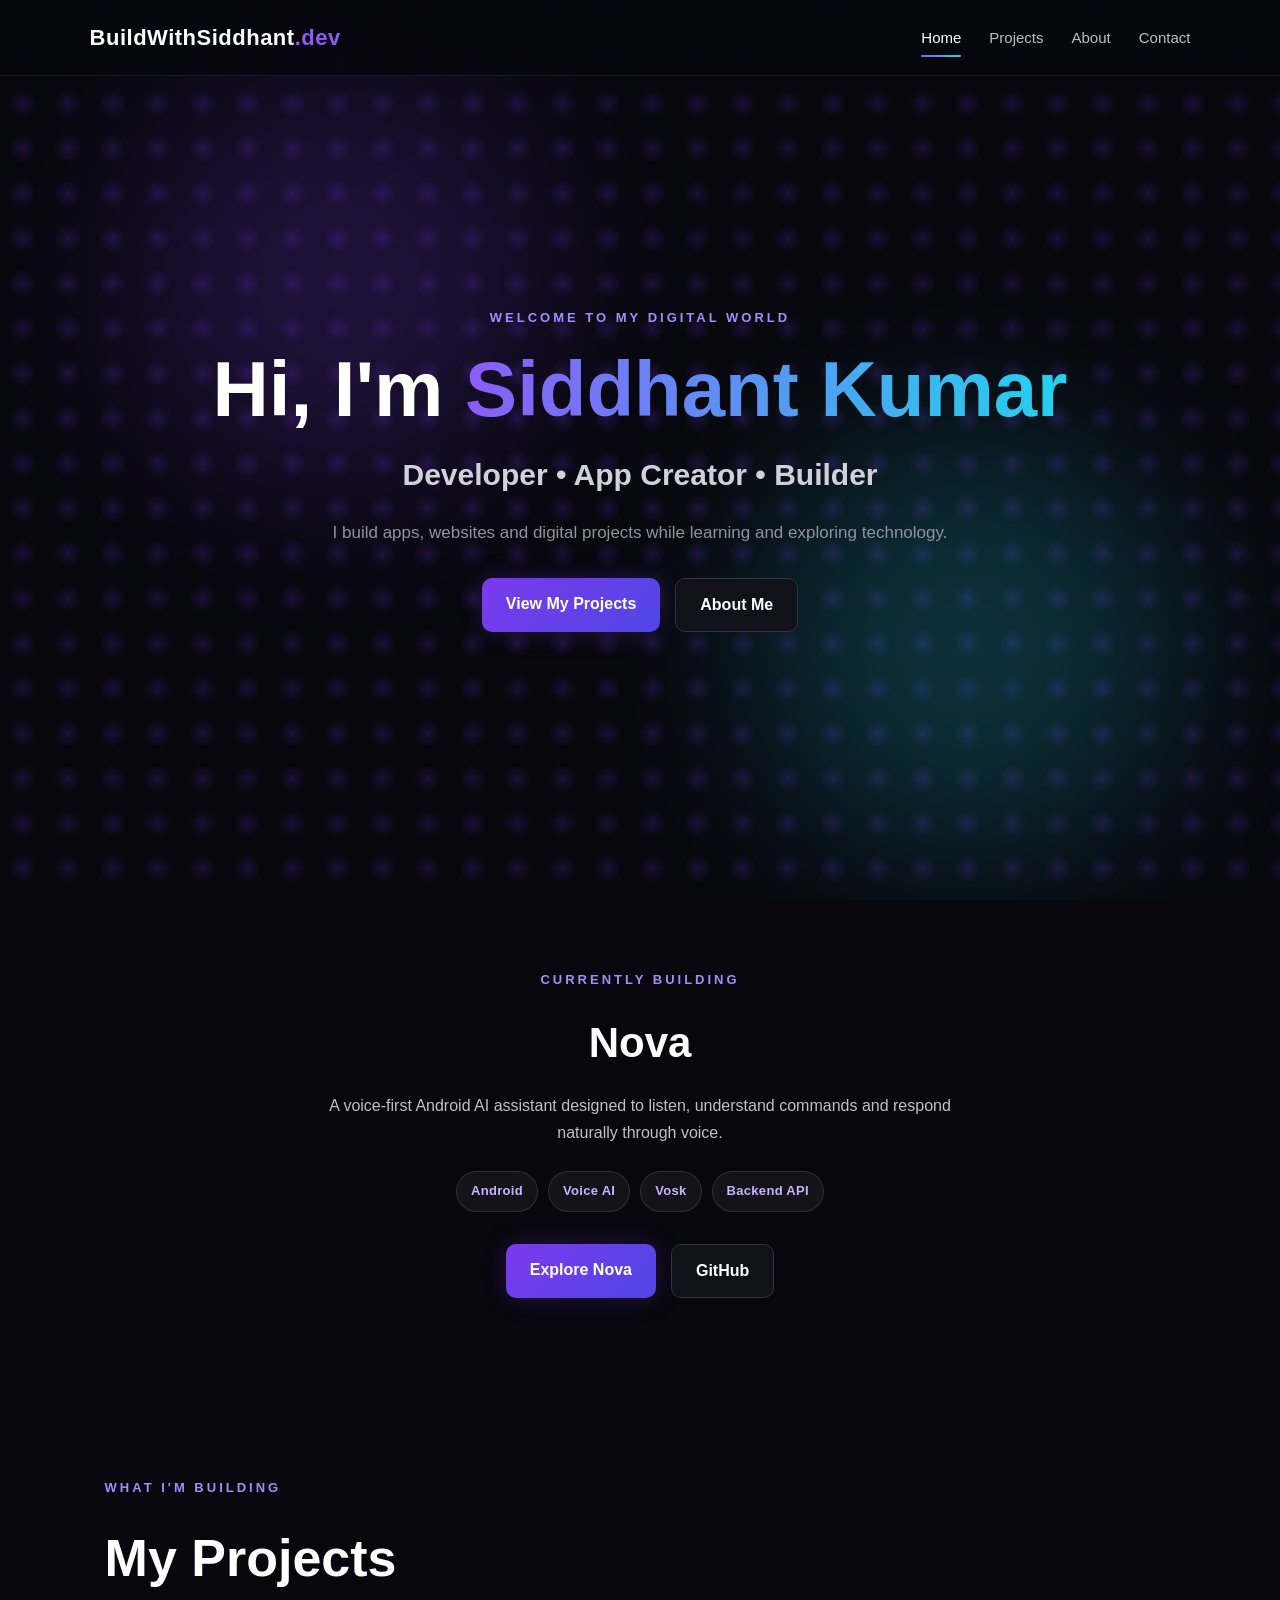
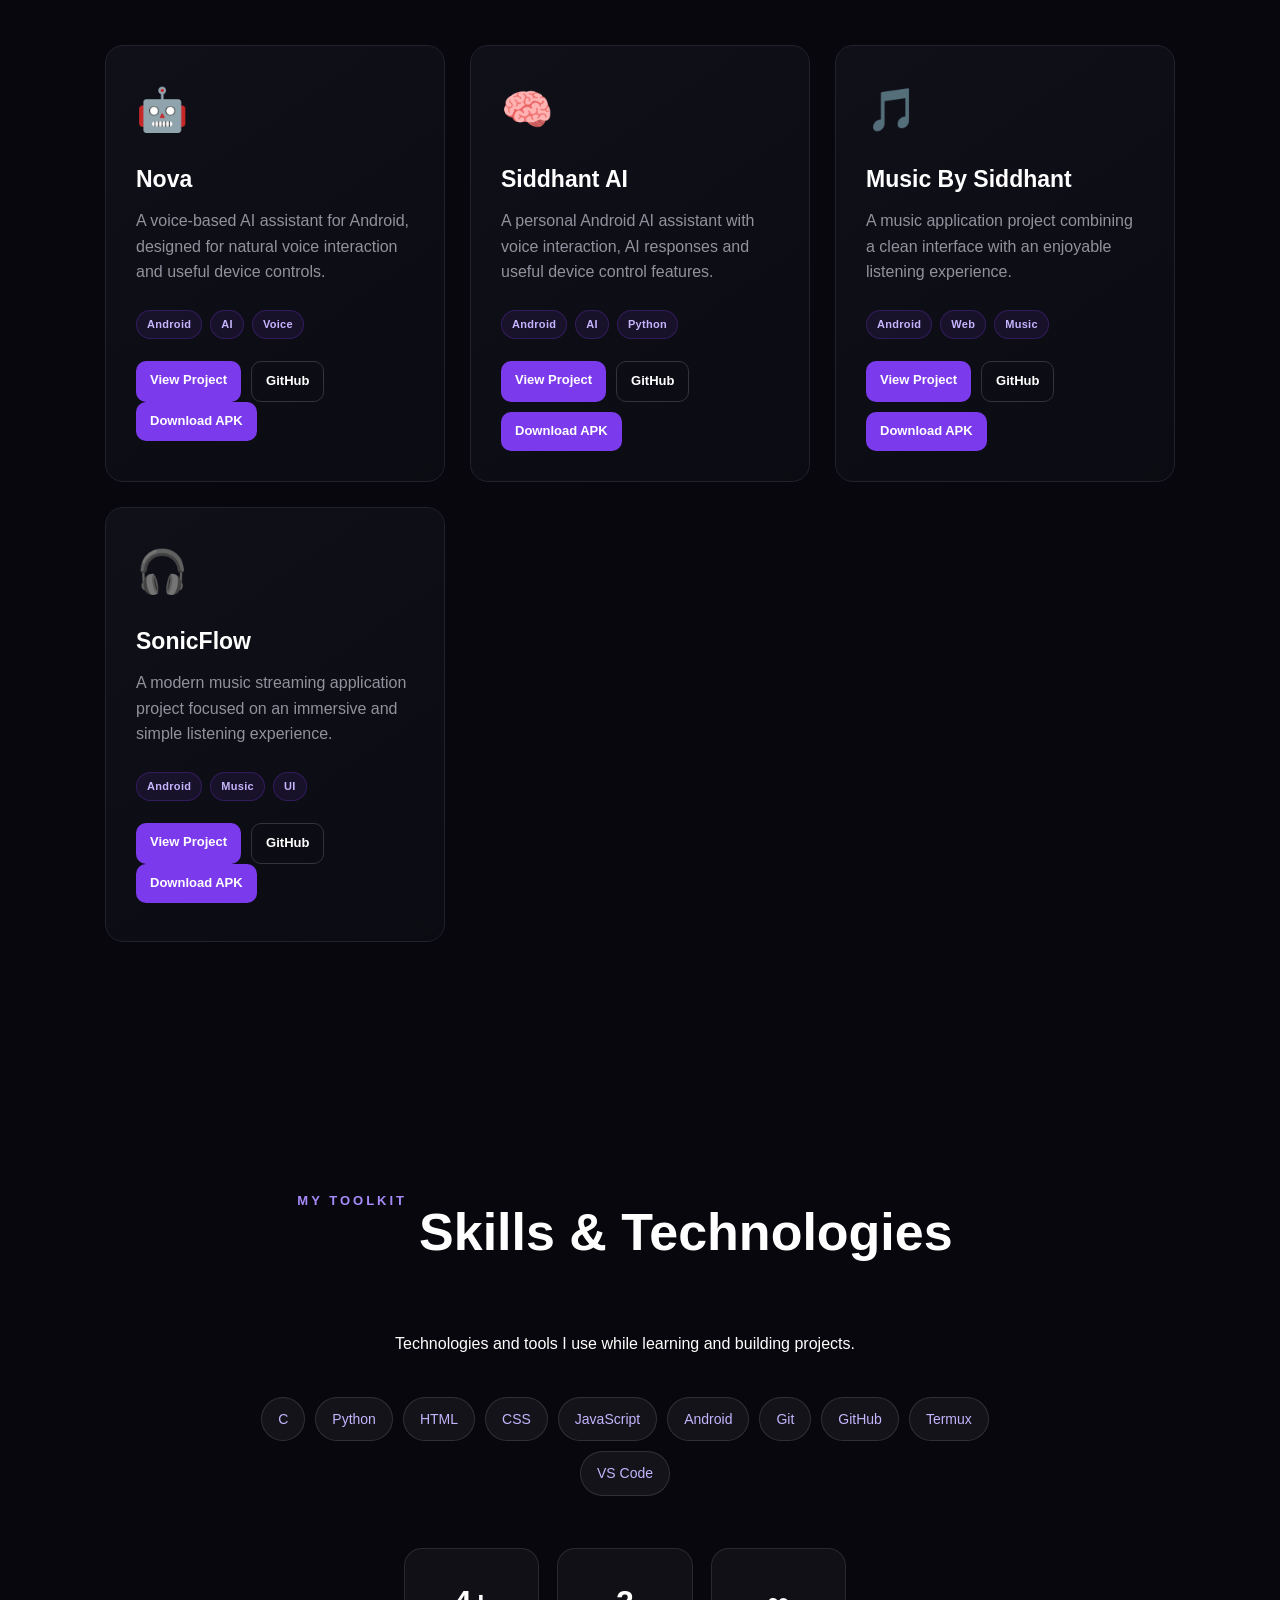
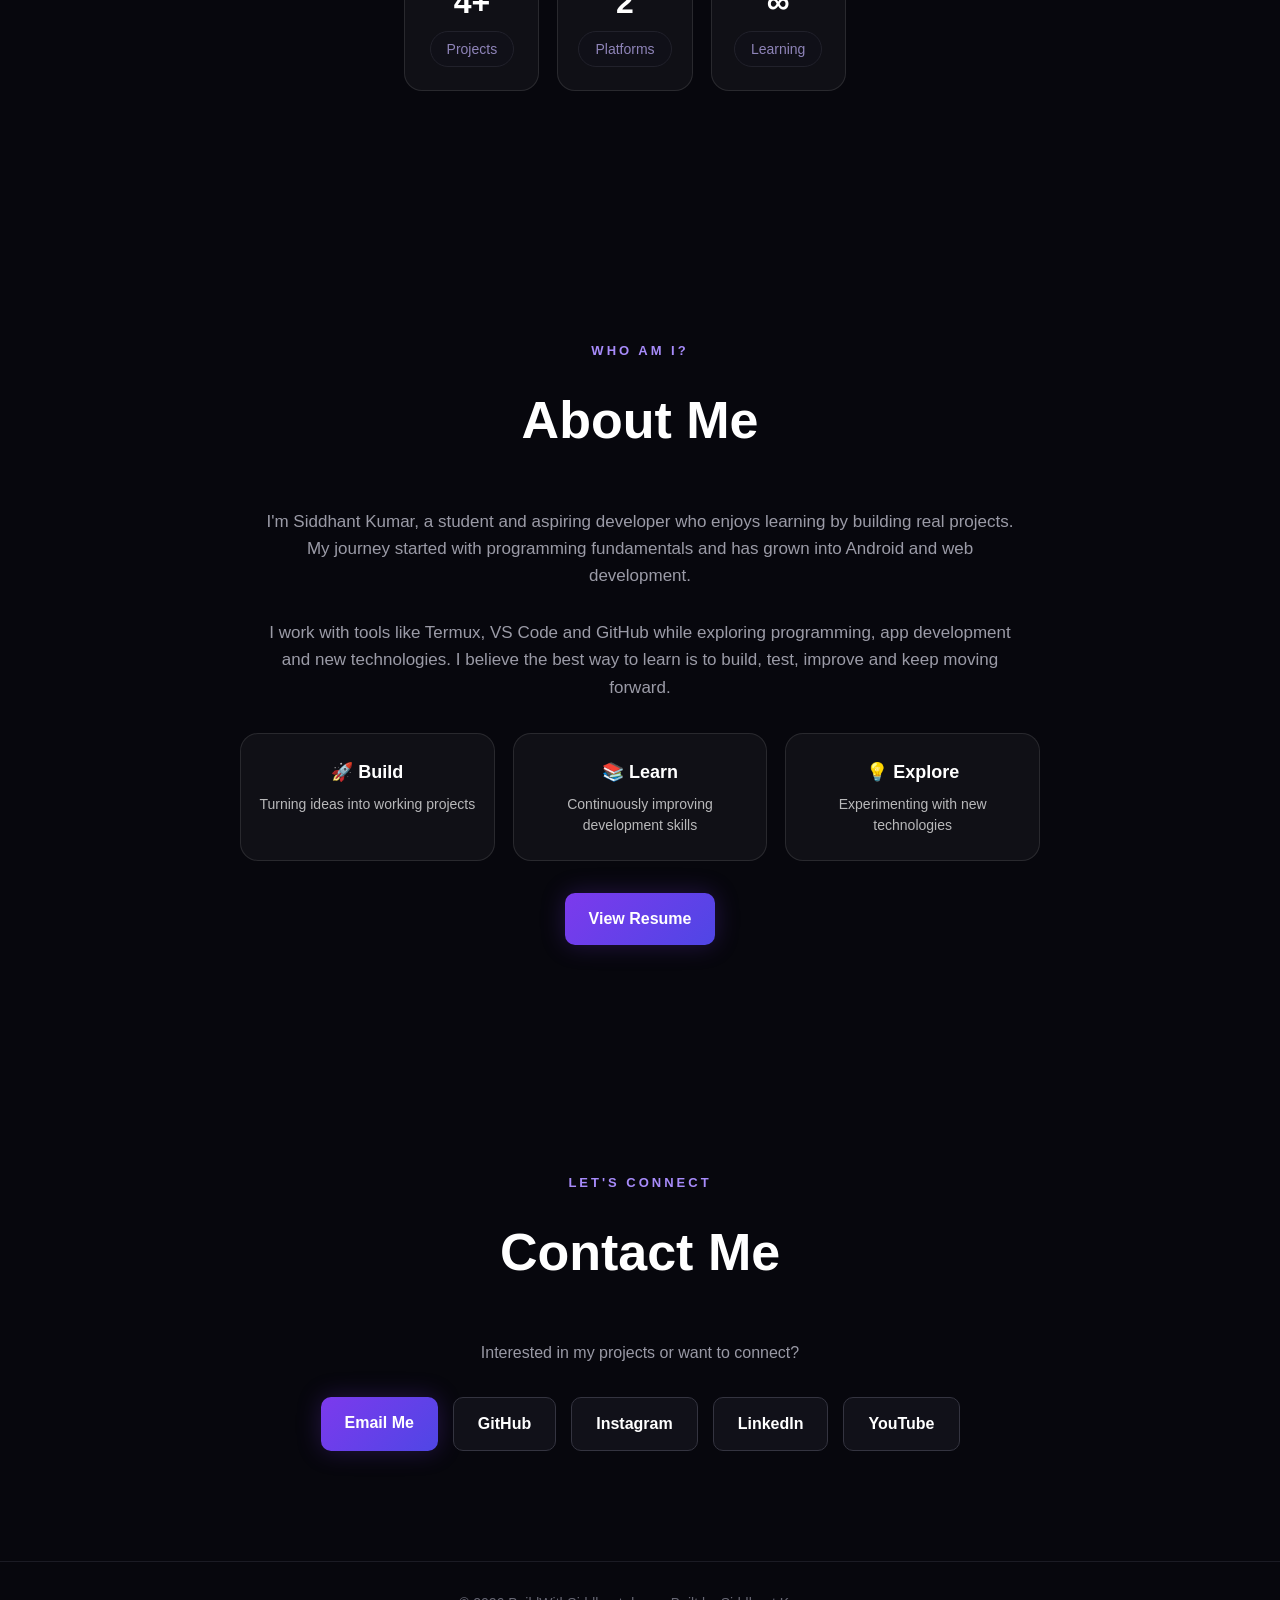
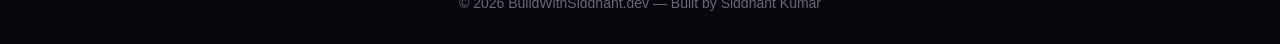
==== index.html @ 70341e21 "Enhance portfolio design and Nova showcase" ====
<!DOCTYPE html>
<html lang="en">
<head>
    <meta charset="UTF-8">
    <meta name="viewport" content="width=device-width, initial-scale=1.0">

    <title>BuildWithSiddhant.dev</title>
    <meta name="description" content="Official developer portfolio of Siddhant Kumar. Explore apps, projects, skills and resume.">

    <link rel="stylesheet" href="style.css">
</head>

<body>

    <!-- NAVIGATION -->
    <nav>
        <div class="logo">
            BuildWithSiddhant<span>.dev</span>
        </div>

        <div class="nav-links">
            <a href="#home">Home</a>
            <a href="#projects">Projects</a>
            <a href="#about">About</a>
            <a href="#contact">Contact</a>
        </div>
    </nav>


    <main>

        <!-- HERO -->
        <section id="home" class="hero">

            <p class="tag">WELCOME TO MY DIGITAL WORLD</p>

            <h1>
                Hi, I'm <span>Siddhant Kumar</span>
            </h1>

            <h2>
                Developer • App Creator • Builder
            </h2>

            <p class="intro">
                I build apps, websites and digital projects
                while learning and exploring technology.
            </p>

            <div class="buttons">
                <a href="#projects" class="btn primary">
                    View My Projects
                </a>

                <a href="#about" class="btn secondary">
                    About Me
                </a>
            </div>

        </section>


        <!-- CURRENTLY BUILDING -->
        <section id="currently-building" class="section currently-building">

            <p class="tag">CURRENTLY BUILDING</p>

            <h2>Nova</h2>

            <p>
                A voice-first Android AI assistant designed to listen,
                understand commands and respond naturally through voice.
            </p>

            <div class="project-tech">
                <span>Android</span>
                <span>Voice AI</span>
                <span>Vosk</span>
                <span>Backend API</span>
            </div>

            <div class="buttons">
                <a href="projects/nova/" class="btn primary">
                    Explore Nova
                </a>

                <a href="https://github.com/mrsiddhant012-dot"
                   class="btn secondary"
                   target="_blank"
                   rel="noopener">
                    GitHub
                </a>
            </div>

        </section>


        <!-- PROJECTS -->
        <section id="projects" class="section">

            <p class="tag">WHAT I'M BUILDING</p>

            <h2>My Projects</h2>

            <div class="projects">

                <!-- NOVA -->
                <div class="card">
                    <div class="icon">🤖</div>

                    <h3>Nova</h3>

                    <p>
                        A voice-based AI assistant for Android,
                        designed for natural voice interaction
                        and useful device controls.
                    </p>

                    <div class="project-tech">
                        <span>Android</span>
                        <span>AI</span>
                        <span>Voice</span>
                    </div>

                    <div class="card-buttons">
                        <a href="projects/nova/" class="btn small">
                            View Project
                        </a>

                        <a href="https://github.com/mrsiddhant012-dot" class="btn small outline" target="_blank" rel="noopener">
                            GitHub
                        </a>
                    </div>

                    <a href="assets/apk/Nova.apk" class="btn small apk-btn" download>
                        Download APK
                    </a>
                </div>


                <!-- SIDDHANT AI -->
                <div class="card">
                    <div class="icon">🧠</div>

                    <h3>Siddhant AI</h3>

                    <p>
                        A personal Android AI assistant with
                        voice interaction, AI responses and
                        useful device control features.
                    </p>

                    <div class="project-tech">
                        <span>Android</span>
                        <span>AI</span>
                        <span>Python</span>
                    </div>

                    <div class="card-buttons">
                        <a href="projects/siddhant-ai/" class="btn small">
                            View Project
                        </a>

                        <a href="https://github.com/mrsiddhant012-dot" class="btn small outline" target="_blank" rel="noopener">
                            GitHub
                        </a>

                        <a href="assets/apk/Siddhant-AI.apk" class="btn small apk-btn" download>
                            Download APK
                        </a>
                    </div>
                </div>


                <!-- MUSIC BY SIDDHANT -->
                <div class="card">
                    <div class="icon">🎵</div>

                    <h3>Music By Siddhant</h3>

                    <p>
                        A music application project combining
                        a clean interface with an enjoyable
                        listening experience.
                    </p>

                    <div class="project-tech">
                        <span>Android</span>
                        <span>Web</span>
                        <span>Music</span>
                    </div>

                    <div class="card-buttons">
                        <a href="projects/music-by-siddhant/" class="btn small" target="_blank" rel="noopener">
                            View Project
                        </a>

                        <a href="https://github.com/mrsiddhant012-dot/Music-by-siddhant" class="btn small outline" target="_blank" rel="noopener">
                            GitHub
                        </a>

                        <a href="assets/apk/MusicBySiddhant.apk" class="btn small apk-btn" download>
                            Download APK
                        </a>
                    </div>
                </div>


                <!-- SONICFLOW -->
                <div class="card">
                    <div class="icon">🎧</div>

                    <h3>SonicFlow</h3>

                    <p>
                        A modern music streaming application
                        project focused on an immersive and
                        simple listening experience.
                    </p>

                    <div class="project-tech">
                        <span>Android</span>
                        <span>Music</span>
                        <span>UI</span>
                    </div>

                    <div class="card-buttons">
                        <a href="projects/sonicflow/" class="btn small">
                            View Project
                        </a>

                        <a href="https://github.com/mrsiddhant012-dot" class="btn small outline" target="_blank" rel="noopener">
                            GitHub
                        </a>
                    </div>

                    <a href="assets/apk/SonicFlow.apk" class="btn small apk-btn" download>
                        Download APK
                    </a>
                </div>

            </div>

        </section>


        <!-- SKILLS & STATS -->
        <section id="skills" class="section skills">

            <p class="tag">MY TOOLKIT</p>

            <h2>Skills & Technologies</h2>

            <p>
                Technologies and tools I use while learning and building projects.
            </p>

            <div class="skill-tags">
                <span>C</span>
                <span>Python</span>
                <span>HTML</span>
                <span>CSS</span>
                <span>JavaScript</span>
                <span>Android</span>
                <span>Git</span>
                <span>GitHub</span>
                <span>Termux</span>
                <span>VS Code</span>
            </div>

            <div class="stats">
                <div class="stat-card">
                    <strong>4+</strong>
                    <span>Projects</span>
                </div>

                <div class="stat-card">
                    <strong>2</strong>
                    <span>Platforms</span>
                </div>

                <div class="stat-card">
                    <strong>∞</strong>
                    <span>Learning</span>
                </div>
            </div>

        </section>

        <!-- ABOUT -->
        <section id="about" class="section about">

            <p class="tag">WHO AM I?</p>

            <h2>About Me</h2>

            <p>
                I'm Siddhant Kumar, a student and aspiring developer
                who enjoys learning by building real projects.
                My journey started with programming fundamentals
                and has grown into Android and web development.
            </p>

            <p>
                I work with tools like Termux, VS Code and GitHub
                while exploring programming, app development and
                new technologies. I believe the best way to learn
                is to build, test, improve and keep moving forward.
            </p>

            <div class="about-highlights">

                <div class="about-card">
                    <strong>🚀 Build</strong>
                    <span>Turning ideas into working projects</span>
                </div>

                <div class="about-card">
                    <strong>📚 Learn</strong>
                    <span>Continuously improving development skills</span>
                </div>

                <div class="about-card">
                    <strong>💡 Explore</strong>
                    <span>Experimenting with new technologies</span>
                </div>

            </div>

            <a href="assets/Resume.pdf" class="btn primary" target="_blank" rel="noopener">
                View Resume
            </a>

        </section>


        <!-- CONTACT -->
        <section id="contact" class="section contact">

            <p class="tag">LET'S CONNECT</p>

            <h2>Contact Me</h2>

            <p>
                Interested in my projects or want to connect?
            </p>

            <div class="buttons">

                <a href="mailto:mr.siddhant012@gmail.com" class="btn primary">
                    Email Me
                </a>

                <a href="https://github.com/mrsiddhant012-dot" class="btn secondary" target="_blank" rel="noopener">
                    GitHub
                </a>

                <a href="https://www.instagram.com/s_4_siddhant_01/" class="btn secondary" target="_blank" rel="noopener">
                    Instagram
                </a>

                <a href="https://www.linkedin.com/in/siddhant-kumar-singh-040b6a435" class="btn secondary" target="_blank" rel="noopener">
                    LinkedIn
                </a>

                <a href="https://youtube.com/@siddhantkumar-p5b" class="btn secondary" target="_blank" rel="noopener">
                    YouTube
                </a>

            </div>

        </section>

    </main>


    <!-- FOOTER -->
    <footer>

        © 2026 BuildWithSiddhant.dev —
        Built by Siddhant Kumar

    </footer>


    <script src="script.js"></script>

</body>
</html>
---- style.css ----
* {
    margin: 0;
    padding: 0;
    box-sizing: border-box;
}

html {
    scroll-behavior: smooth;
}

body {
    font-family: Arial, Helvetica, sans-serif;
    background: #07070d;
    color: #ffffff;
    line-height: 1.6;
}

/* NAVBAR */

nav {
    position: fixed;
    top: 0;
    left: 0;
    width: 100%;
    padding: 20px 7%;
    display: flex;
    justify-content: space-between;
    align-items: center;
    background: rgba(7, 7, 13, 0.85);
    backdrop-filter: blur(12px);
    border-bottom: 1px solid rgba(255, 255, 255, 0.08);
    z-index: 1000;
}

.logo {
    font-size: 22px;
    font-weight: bold;
    letter-spacing: 0.5px;
}

.logo span {
    color: #8b5cf6;
}

.nav-links {
    display: flex;
    gap: 28px;
}

.nav-links a {
    color: #bdbdc7;
    text-decoration: none;
    font-size: 15px;
    transition: 0.3s;
}

.nav-links a:hover {
    color: #ffffff;
}

/* HERO */

.hero {
    min-height: 100vh;
    display: flex;
    flex-direction: column;
    justify-content: center;
    align-items: center;
    text-align: center;
    padding: 120px 20px 80px;

    background:
        radial-gradient(circle at 50% 30%, rgba(124, 58, 237, 0.18), transparent 35%),
        #07070d;
}

.tag {
    color: #a78bfa;
    font-size: 13px;
    font-weight: bold;
    letter-spacing: 3px;
    margin-bottom: 18px;
}

.hero h1 {
    font-size: clamp(42px, 8vw, 78px);
    line-height: 1.1;
    margin-bottom: 18px;
}

.hero h1 span {
    background: linear-gradient(90deg, #8b5cf6, #22d3ee);
    -webkit-background-clip: text;
    background-clip: text;
    color: transparent;
}

.hero h2 {
    font-size: clamp(20px, 4vw, 30px);
    color: #d1d1db;
    margin-bottom: 20px;
}

.intro {
    max-width: 650px;
    color: #92929f;
    font-size: 17px;
}

/* BUTTONS */

.buttons {
    display: flex;
    gap: 15px;
    margin-top: 32px;
    flex-wrap: wrap;
    justify-content: center;
}

.btn {
    display: inline-block;
    padding: 13px 24px;
    border-radius: 10px;
    text-decoration: none;
    font-weight: bold;
    transition: 0.3s;
}

.primary {
    color: white;
    background: linear-gradient(135deg, #7c3aed, #4f46e5);
    box-shadow: 0 0 25px rgba(124, 58, 237, 0.25);
}

.primary:hover {
    transform: translateY(-3px);
    box-shadow: 0 0 35px rgba(124, 58, 237, 0.5);
}

.secondary {
    color: white;
    border: 1px solid #343440;
    background: #111119;
}

.secondary:hover {
    border-color: #8b5cf6;
    transform: translateY(-3px);
}

/* SECTIONS */

.section {
    padding: 110px 7%;
    max-width: 1250px;
    margin: auto;
}

.section > h2 {
    font-size: clamp(34px, 6vw, 52px);
    margin-bottom: 45px;
}

/* PROJECTS */

.projects {
    display: grid;
    grid-template-columns: repeat(3, 1fr);
    gap: 25px;
}

.card {
    padding: 30px;
    border: 1px solid #22222d;
    border-radius: 18px;
    background: linear-gradient(
        145deg,
        #101019,
        #0b0b12
    );
    transition: 0.3s;
}

.card:hover {
    transform: translateY(-8px);
    border-color: #7c3aed;
    box-shadow: 0 15px 40px rgba(0, 0, 0, 0.35);
}

.icon {
    font-size: 42px;
    margin-bottom: 18px;
}

.card h3 {
    font-size: 23px;
    margin-bottom: 10px;
}

.card p {
    color: #92929f;
    margin-bottom: 25px;
}

.card-buttons {
    display: flex;
    gap: 10px;
    flex-wrap: wrap;
}

.small {
    padding: 9px 14px;
    font-size: 13px;
    color: white;
    background: #7c3aed;
}

.outline {
    background: transparent;
    border: 1px solid #33333f;
}

/* ABOUT */

.about {
    text-align: center;
}

.about > p:not(.tag) {
    max-width: 750px;
    margin: 0 auto 30px;
    color: #9b9ba7;
    font-size: 17px;
}

.skills {
    display: flex;
    justify-content: center;
    flex-wrap: wrap;
    gap: 12px;
    margin: 30px 0;
}

.skills span {
    padding: 9px 16px;
    border: 1px solid #292934;
    border-radius: 50px;
    background: #101019;
    color: #c4b5fd;
}

/* CONTACT */

.contact {
    text-align: center;
}

.contact > p:not(.tag) {
    color: #9999a5;
}

/* FOOTER */

footer {
    text-align: center;
    padding: 30px 20px;
    color: #686875;
    border-top: 1px solid #1b1b24;
    font-size: 14px;
}

/* MOBILE */

@media (max-width: 850px) {

    nav {
        padding: 15px 5%;
    }

    .logo {
        font-size: 19px;
    }

    .nav-links {
        display: flex;
        gap: 14px;
    }

    .nav-links a {
        font-size: 12px;
    }

    .projects {
        grid-template-columns: 1fr;
    }

    .section {
        padding: 85px 6%;
    }

    .hero {
        min-height: 92vh;
        padding: 105px 20px 60px;
    }

    .hero h1 {
        font-size: clamp(38px, 10vw, 58px);
    }
}

/* SMALL MOBILE */

@media (max-width: 450px) {

    nav {
        padding: 14px 4%;
    }

    .logo {
        font-size: 17px;
    }

    .nav-links {
        gap: 9px;
    }

    .nav-links a {
        font-size: 10px;
    }

    .hero {
        min-height: 90vh;
        padding: 100px 18px 50px;
    }

    .hero h1 {
        font-size: 40px;
    }

    .hero h2 {
        font-size: 19px;
    }

    .intro {
        font-size: 15px;
    }

    .buttons {
        flex-direction: column;
        width: 100%;
        max-width: 330px;
    }

    .buttons .btn {
        width: 100%;
    }

    .card {
        padding: 24px;
    }

    .section {
        padding: 75px 5%;
    }

    .section > h2 {
        margin-bottom: 32px;
    }
}

/* PROJECT TECHNOLOGY TAGS */

.project-tech {
    display: flex;
    flex-wrap: wrap;
    gap: 8px;
    margin: 0 0 22px;
}

.project-tech span {
    padding: 5px 10px;
    border-radius: 20px;
    background: rgba(124, 58, 237, 0.10);
    border: 1px solid rgba(124, 58, 237, 0.25);
    color: #c4b5fd;
    font-size: 11px;
    font-weight: bold;
    letter-spacing: 0.3px;
}

.project-tech span:hover {
    border-color: #8b5cf6;
}

@media (max-width: 450px) {

    .project-tech {
        margin-bottom: 18px;
    }

    .project-tech span {
        font-size: 10px;
        padding: 5px 9px;
    }
}

/* ===== RESPONSIVE NAVBAR & TABLET POLISH ===== */

@media (max-width: 700px) {

    nav {
        padding: 12px 4%;
        gap: 12px;
    }

    .logo {
        font-size: 16px;
        white-space: nowrap;
    }

    .nav-links {
        gap: 10px;
        flex-wrap: wrap;
        justify-content: flex-end;
    }

    .nav-links a {
        font-size: 11px;
    }

    .hero {
        padding-left: 18px;
        padding-right: 18px;
    }

    .section {
        width: 100%;
        padding-left: 5%;
        padding-right: 5%;
    }
}

@media (max-width: 500px) {

    nav {
        position: fixed;
        flex-direction: column;
        align-items: center;
        gap: 8px;
        padding: 10px 4%;
    }

    .logo {
        font-size: 17px;
    }

    .nav-links {
        width: 100%;
        justify-content: center;
        gap: 14px;
    }

    .nav-links a {
        font-size: 11px;
    }

    .hero {
        padding-top: 125px;
    }
}

/* Prevent accidental horizontal scrolling */
html,
body {
    max-width: 100%;
    overflow-x: hidden;
}

/* Smooth section positioning below fixed navbar */
section {
    scroll-margin-top: 90px;
}



/* =========================================
   PREMIUM PORTFOLIO EFFECTS
   ========================================= */


/* HERO BACKGROUND */

.hero {
    position: relative;
    overflow: hidden;
    isolation: isolate;
}

.hero::before,
.hero::after {
    content: "";
    position: absolute;
    width: 420px;
    height: 420px;
    border-radius: 50%;
    filter: blur(90px);
    opacity: 0.20;
    pointer-events: none;
    z-index: -1;
}

.hero::before {
    background: #7c3aed;
    top: 8%;
    left: 10%;
    animation: floatingGlow 8s ease-in-out infinite;
}

.hero::after {
    background: #22d3ee;
    right: 8%;
    bottom: 5%;
    animation: floatingGlow 10s ease-in-out infinite reverse;
}


/* SUBTLE GRID */

.hero {
    background-image:
        linear-gradient(
            rgba(255,255,255,0.025) 1px,
            transparent 1px
        ),
        linear-gradient(
            90deg,
            rgba(255,255,255,0.025) 1px,
            transparent 1px
        ),
        radial-gradient(
            circle at 50% 30%,
            rgba(124,58,237,0.18),
            transparent 35%
        ),
        #07070d;

    background-size:
        45px 45px,
        45px 45px,
        auto,
        auto;
}


/* HERO CONTENT */

.hero > * {
    position: relative;
    z-index: 2;
}

.hero .icon {
    animation: floatingIcon 4s ease-in-out infinite;
}


/* SCROLL REVEAL */

.reveal {
    opacity: 0;
    transform: translateY(35px);
    transition:
        opacity 0.8s ease,
        transform 0.8s ease;
}

.reveal-visible {
    opacity: 1;
    transform: translateY(0);
}


/* PROJECT CARD */

.card {
    will-change: transform;
    transition:
        transform 0.25s ease,
        border-color 0.3s ease,
        box-shadow 0.3s ease;
}

.card::before {
    content: "";
    display: block;
    height: 2px;
    width: 0;
    margin-bottom: -2px;
    background: linear-gradient(
        90deg,
        #8b5cf6,
        #22d3ee
    );
    transition: width 0.4s ease;
}

.card:hover::before {
    width: 100%;
}


/* BUTTON GLOW */

.btn {
    position: relative;
    overflow: hidden;
}

.btn::after {
    content: "";
    position: absolute;
    top: 0;
    left: -100%;
    width: 60%;
    height: 100%;
    background: linear-gradient(
        90deg,
        transparent,
        rgba(255,255,255,0.18),
        transparent
    );
    transform: skewX(-20deg);
    transition: left 0.6s ease;
}

.btn:hover::after {
    left: 140%;
}


/* ACTIVE NAV */

.nav-links a {
    position: relative;
}

.nav-links a.active {
    color: #ffffff;
}

.nav-links a.active::after {
    content: "";
    position: absolute;
    left: 0;
    right: 0;
    bottom: -7px;
    height: 2px;
    border-radius: 5px;
    background: linear-gradient(
        90deg,
        #8b5cf6,
        #22d3ee
    );
}


/* PROJECT PAGE */

.project-page {
    min-height: 100vh;
}

.project-page h1 {
    font-size: clamp(48px, 9vw, 82px);
    margin-bottom: 12px;
}

.project-page h2 {
    margin-bottom: 20px;
}

.project-page .icon {
    font-size: 70px;
    margin-bottom: 20px;
}


/* ANIMATIONS */

@keyframes floatingGlow {

    0%,
    100% {
        transform: translate3d(0, 0, 0) scale(1);
    }

    50% {
        transform: translate3d(30px, -25px, 0) scale(1.08);
    }
}


@keyframes floatingIcon {

    0%,
    100% {
        transform: translateY(0);
    }

    50% {
        transform: translateY(-10px);
    }
}


/* REDUCE MOTION FOR ACCESSIBILITY */

@media (prefers-reduced-motion: reduce) {

    *,
    *::before,
    *::after {
        animation-duration: 0.01ms !important;
        animation-iteration-count: 1 !important;
        transition-duration: 0.01ms !important;
        scroll-behavior: auto !important;
    }

}


/* MOBILE PERFORMANCE */

@media (max-width: 850px) {

    .hero::before,
    .hero::after {
        width: 280px;
        height: 280px;
        filter: blur(70px);
    }

    .card {
        transform: none !important;
    }

}


/* SKILLS & STATS */
.skills {
    text-align: center;
}

.skill-tags {
    display: flex;
    flex-wrap: wrap;
    justify-content: center;
    gap: 10px;
    margin: 28px auto 40px;
    max-width: 800px;
}

.skill-tags span {
    padding: 10px 16px;
    border: 1px solid rgba(255,255,255,0.12);
    border-radius: 999px;
    background: rgba(255,255,255,0.05);
    font-size: 14px;
    transition: transform 0.2s ease, background 0.2s ease;
}

.skill-tags span:hover {
    transform: translateY(-3px);
    background: rgba(255,255,255,0.1);
}

.stats {
    display: grid;
    grid-template-columns: repeat(3, 1fr);
    gap: 18px;
    max-width: 800px;
    margin: 0 auto;
}

.stat-card {
    padding: 28px 20px;
    border: 1px solid rgba(255,255,255,0.1);
    border-radius: 18px;
    background: rgba(255,255,255,0.04);
}

.stat-card strong {
    display: block;
    font-size: 32px;
    margin-bottom: 8px;
}

.stat-card span {
    font-size: 14px;
    opacity: 0.7;
}

@media (max-width: 600px) {
    .stats {
        grid-template-columns: 1fr;
    }
}


/* ABOUT HIGHLIGHTS */
.about-highlights {
    display: grid;
    grid-template-columns: repeat(3, 1fr);
    gap: 18px;
    max-width: 800px;
    margin: 32px auto;
}

.about-card {
    padding: 24px 18px;
    border: 1px solid rgba(255,255,255,0.1);
    border-radius: 18px;
    background: rgba(255,255,255,0.04);
    transition: transform 0.2s ease, background 0.2s ease;
}

.about-card:hover {
    transform: translateY(-4px);
    background: rgba(255,255,255,0.07);
}

.about-card strong {
    display: block;
    font-size: 18px;
    margin-bottom: 8px;
}

.about-card span {
    display: block;
    font-size: 14px;
    line-height: 1.5;
    opacity: 0.7;
}

@media (max-width: 700px) {
    .about-highlights {
        grid-template-columns: 1fr;
    }
}


/* CURRENTLY BUILDING */
.currently-building {
    text-align: center;
    padding: 70px 20px;
}

.currently-building h2 {
    font-size: 42px;
    margin-bottom: 16px;
}

.currently-building > p:not(.tag) {
    max-width: 680px;
    margin: 0 auto 24px;
    line-height: 1.7;
    opacity: 0.75;
}

.currently-building .project-tech {
    display: flex;
    flex-wrap: wrap;
    justify-content: center;
    gap: 10px;
    margin: 25px auto 30px;
}

.currently-building .project-tech span {
    padding: 9px 14px;
    border-radius: 999px;
    border: 1px solid rgba(255,255,255,0.12);
    background: rgba(255,255,255,0.05);
    font-size: 13px;
}

.currently-building .buttons {
    justify-content: center;
}

@media (max-width: 600px) {
    .currently-building h2 {
        font-size: 34px;
    }
}
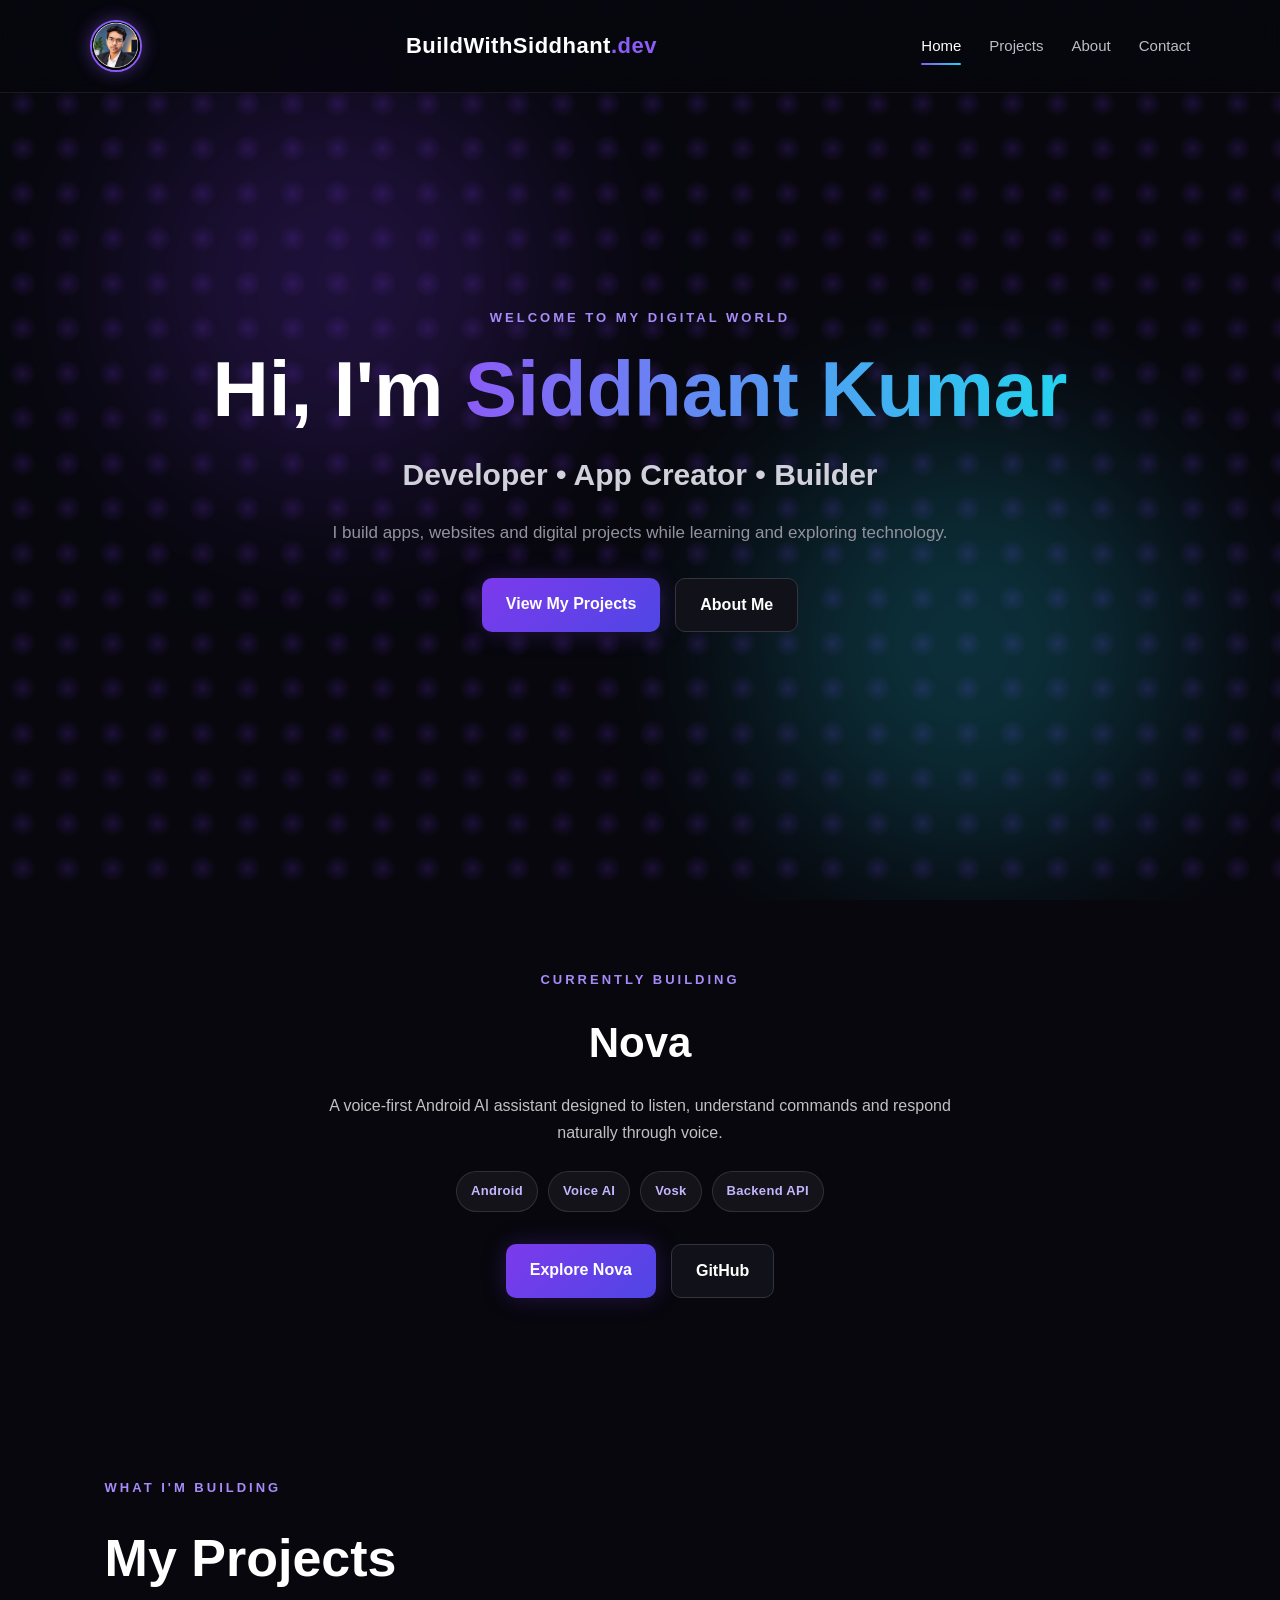
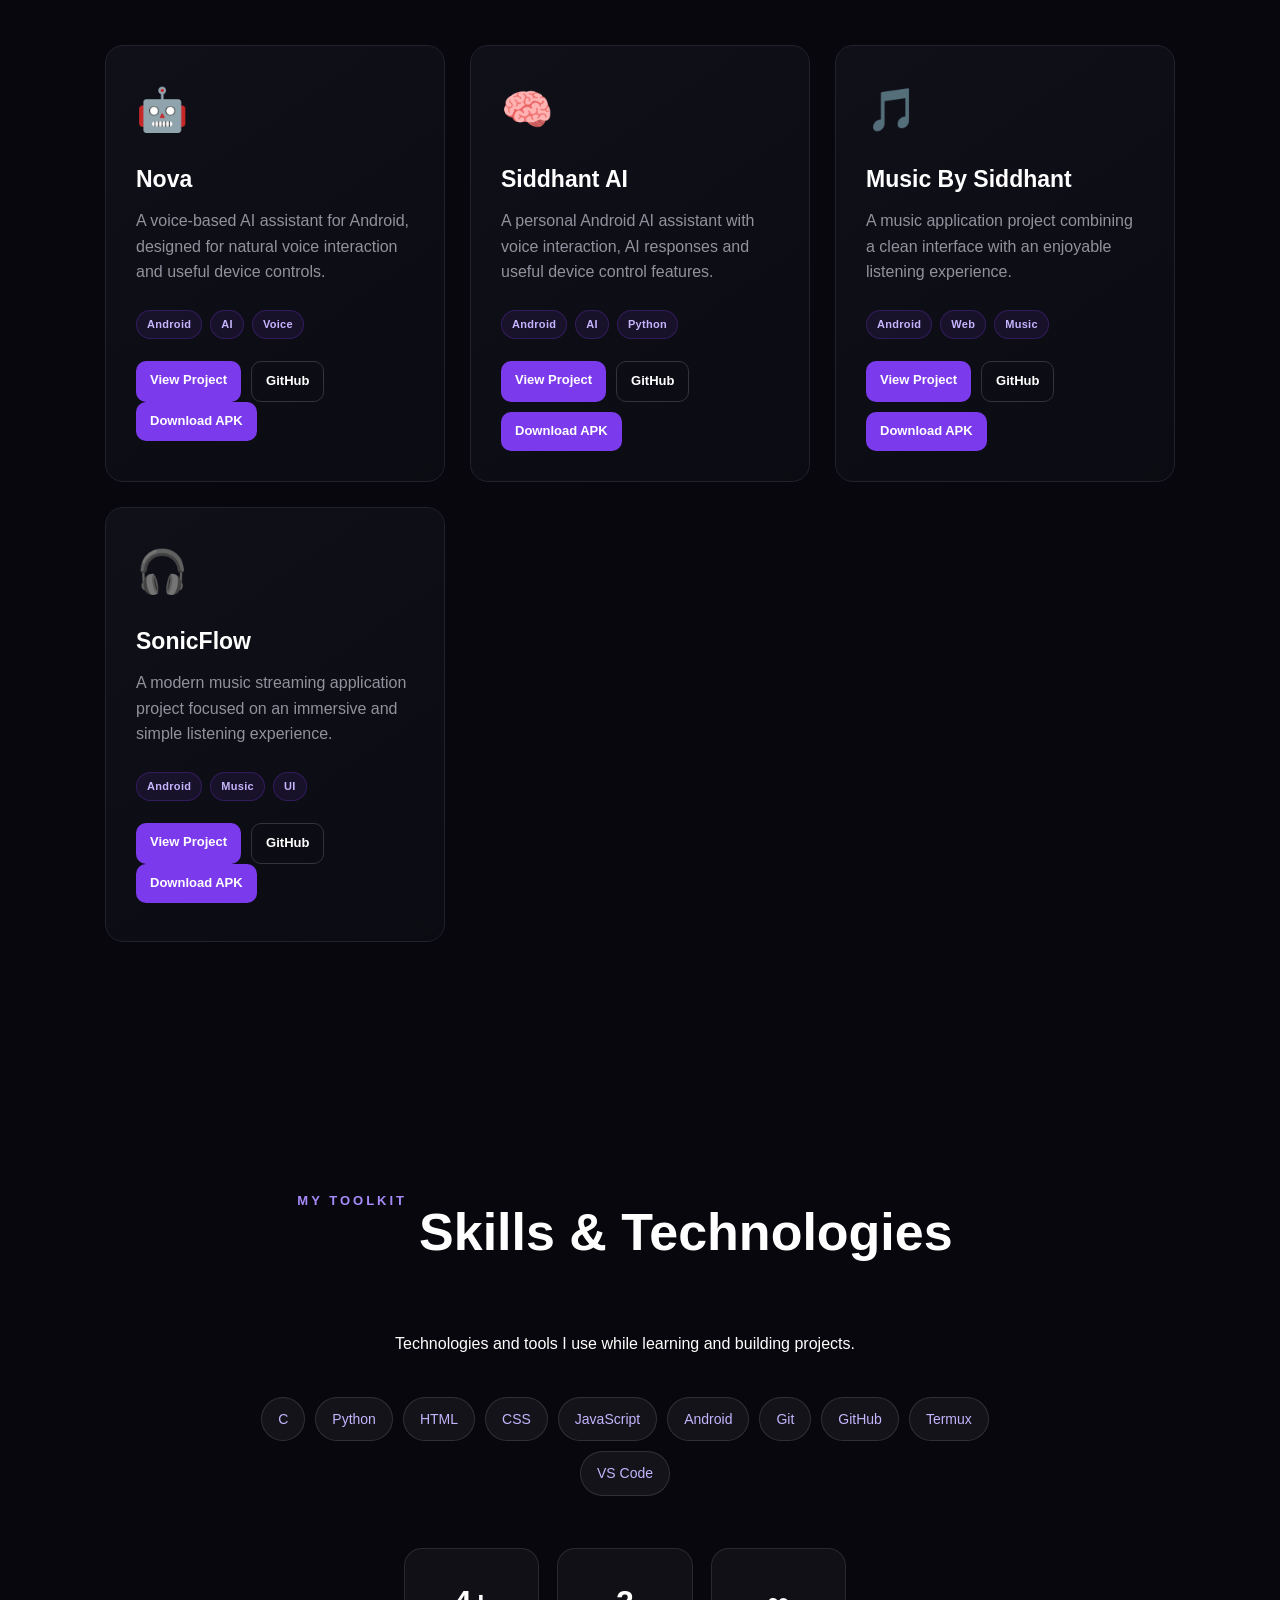
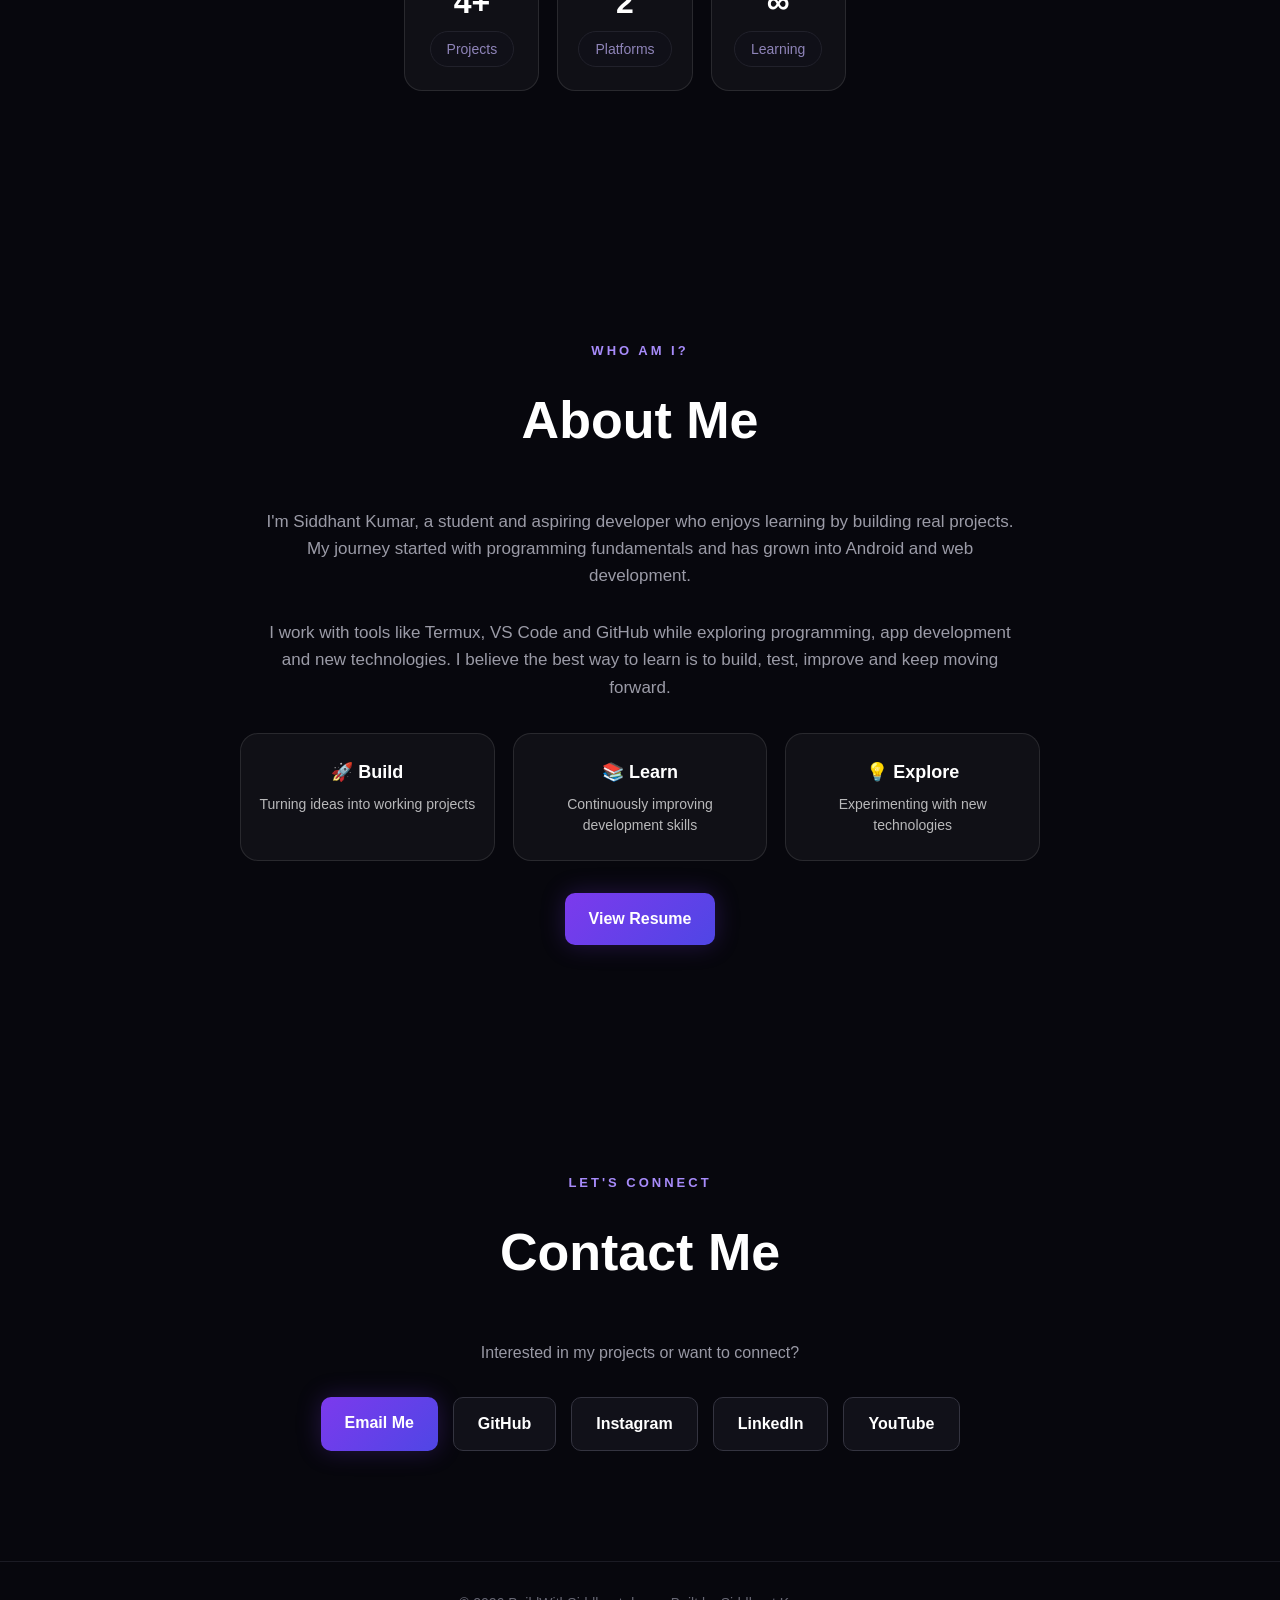
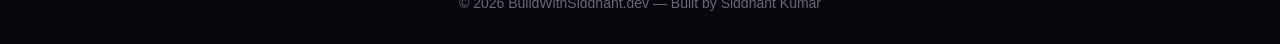
==== commit ded0a2af: "Add circular profile photo" ====
--- a/index.html
+++ b/index.html
@@ -4,8 +4,17 @@
     <meta charset="UTF-8">
     <meta name="viewport" content="width=device-width, initial-scale=1.0">
 
-    <title>BuildWithSiddhant.dev</title>
-    <meta name="description" content="Official developer portfolio of Siddhant Kumar. Explore apps, projects, skills and resume.">
+    <title>Siddhant Kumar | Developer Portfolio | BuildWithSiddhant</title>
+    <meta name="description" content="Official developer portfolio of Siddhant Kumar. Explore Android apps, web projects, skills, GitHub projects and resume.">
+    <meta name="author" content="Siddhant Kumar">
+    <meta name="robots" content="index, follow">
+    <link rel="canonical" href="https://mrsiddhant012-dot.github.io/BuildWithSiddhant/">
+    <link rel="icon" type="image/png" href="assets/favicon.png">
+
+    <meta property="og:title" content="Siddhant Kumar | Developer Portfolio">
+    <meta property="og:description" content="Explore Siddhant Kumar's Android apps, web projects, skills and developer journey.">
+    <meta property="og:type" content="website">
+    <meta property="og:url" content="https://mrsiddhant012-dot.github.io/BuildWithSiddhant/">
 
     <link rel="stylesheet" href="style.css">
 </head>
@@ -14,6 +23,8 @@
 
     <!-- NAVIGATION -->
     <nav>
+        <img src="assets/siddhant.png" alt="Siddhant Kumar" class="profile-photo">
+
         <div class="logo">
             BuildWithSiddhant<span>.dev</span>
         </div>
@@ -132,7 +143,7 @@
                         </a>
                     </div>
 
-                    <a href="assets/apk/Nova.apk" class="btn small apk-btn" download>
+                    <a href="https://github.com/mrsiddhant012-dot/BuildWithSiddhant/releases/download/v1.0.0/Nova.apk" class="btn small apk-btn" download>
                         Download APK
                     </a>
                 </div>
@@ -165,7 +176,7 @@
                             GitHub
                         </a>
 
-                        <a href="assets/apk/Siddhant-AI.apk" class="btn small apk-btn" download>
+                        <a href="https://github.com/mrsiddhant012-dot/BuildWithSiddhant/releases/download/v1.0.0/Siddhant-AI.apk" class="btn small apk-btn" download>
                             Download APK
                         </a>
                     </div>
@@ -199,7 +210,7 @@
                             GitHub
                         </a>
 
-                        <a href="assets/apk/MusicBySiddhant.apk" class="btn small apk-btn" download>
+                        <a href="https://github.com/mrsiddhant012-dot/BuildWithSiddhant/releases/download/v1.0.0/MusicBySiddhant.apk" class="btn small apk-btn" download>
                             Download APK
                         </a>
                     </div>
@@ -234,7 +245,7 @@
                         </a>
                     </div>
 
-                    <a href="assets/apk/SonicFlow.apk" class="btn small apk-btn" download>
+                    <a href="https://github.com/mrsiddhant012-dot/BuildWithSiddhant/releases/download/v1.0.0/SonicFlow.apk" class="btn small apk-btn" download>
                         Download APK
                     </a>
                 </div>
--- a/style.css
+++ b/style.css
@@ -894,3 +894,14 @@
     }
 }
 
+
+/* PROFILE PHOTO */
+.profile-photo {
+    width: 52px;
+    height: 52px;
+    border-radius: 50%;
+    object-fit: cover;
+    border: 2px solid #8b5cf6;
+    box-shadow: 0 0 18px rgba(139, 92, 246, 0.45);
+    flex-shrink: 0;
+}
